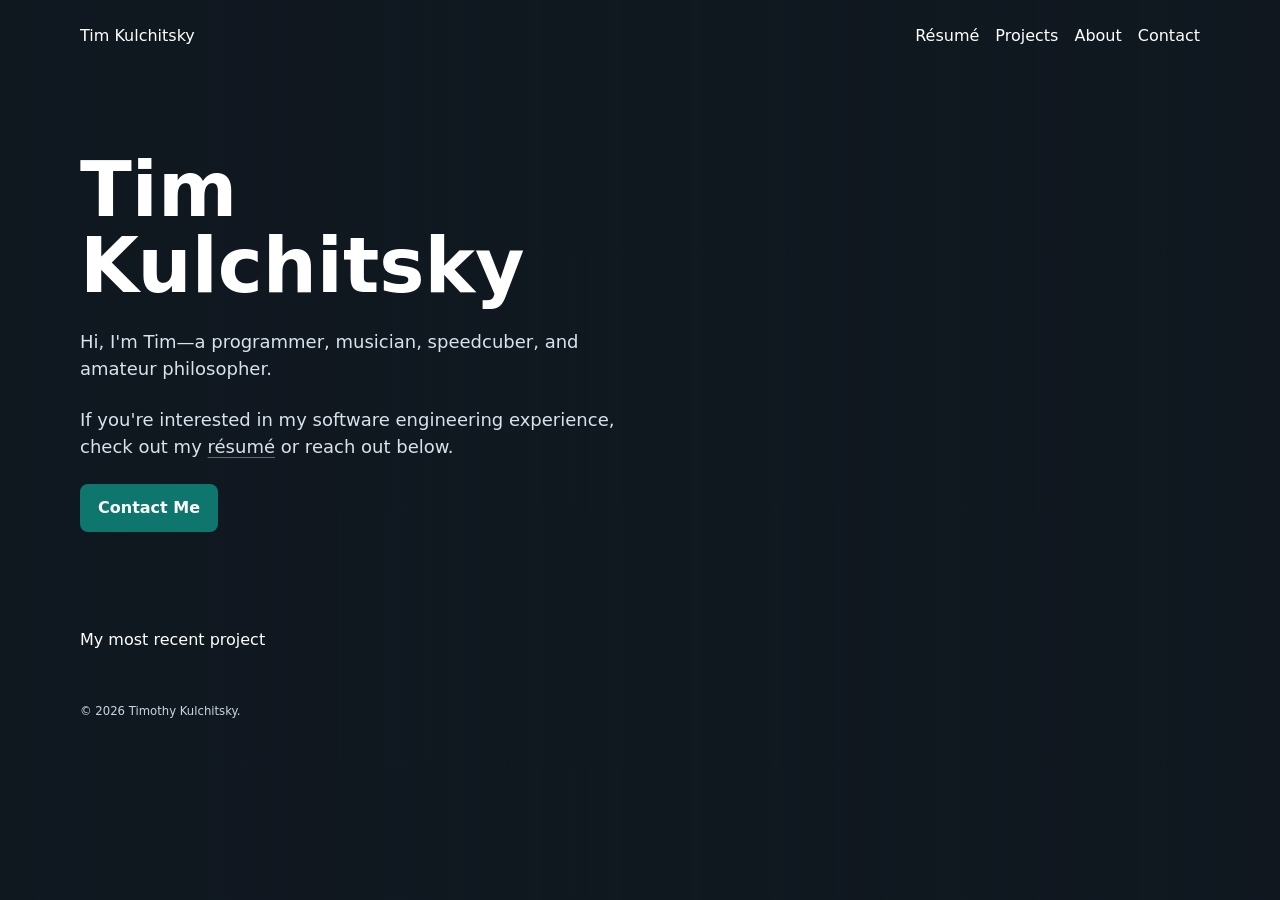
==== src/index.html @ c60897b4 "Hero section" ====
<!doctype html>
<html lang="en">
  <head>
    <meta charset="utf-8" />
    <meta name="viewport" content="width=device-width, initial-scale=1" />
    <meta
      name="description"
      content="A basic HTML template ready for customization."
    />
    <title>Landing Page</title>
    <link rel="stylesheet" href="styles.css" />
  </head>
  <body>
    <header>
      <a href="index.html" aria-label="Home">Tim Kulchitsky</a>
      <nav aria-label="Main navigation">
        <a href="resume.html">Résumé</a>
        <a href="projects.html">Projects</a>
        <a href="about.html">About</a>
        <a href="contact.html">Contact</a>
      </nav>
    </header>

    <main>
      <section class="hero" aria-labelledby="page-title">
        <h1 id="page-title">Tim Kulchitsky</h1>
        <p>
            Hi, I'm Tim—a programmer, musician, speedcuber, and amateur philosopher.
        </p>
        <p>
          If you're interested in my software engineering experience, check out
          my <a class="subtle-link" href="resume.html">résumé</a> or reach out below.
        </p>
        <a class="button" href="contact.html">Contact Me</a>
      </section>
      <section class="show-off">
        <p>
            My most recent project
        </p>
      </section>
    </main>

    <footer>
      <small>&copy; 2026 Timothy Kulchitsky.</small>
    </footer>
  </body>
</html>
---- src/styles.css ----
:root {
  color-scheme: light;
  font-family:
    Inter, ui-sans-serif, system-ui, -apple-system, BlinkMacSystemFont,
    "Segoe UI", sans-serif;
  color: #ffffff;
  background: #101820;
}

* {
  box-sizing: border-box;
}

body {
  position: relative;
  isolation: isolate;  /* These two lines are needed so the background, photo, and gradient stack properly */
  margin: 0;
  min-height: 100vh;
  line-height: 1.5;
  overflow-x: hidden;
  background: #101820;
}

/* TODO: Make background apply to hero section only */
body::before {
  position: fixed;
  inset: 0 0 0 42%;  /* How far to the right the photo *starts* */
  z-index: -2;
  background: url("../images/IMG_3777.JPG") 33% center / cover no-repeat;
  content: "";
}

body::after {
  position: fixed;
  inset: 0;
  z-index: -1;
  background: linear-gradient(
    90deg,
    rgba(16, 24, 32, 0.98) 0%,
    rgba(16, 24, 32, 0.9) 34%,
    rgba(16, 24, 32, 0.34) 62%,
    rgba(16, 24, 32, 0.04) 100%
  );
  content: "";
}

header,
main,
footer {
  position: relative;
  width: min(100% - 40px, 1120px);
  margin: 0 auto;
}

/* Idea: test this CSS line-by-line in a new project */
header {
  display: flex;
  align-items: center;
  justify-content: space-between;
  padding: 24px 0;
}

nav {
  display: flex;
  gap: 16px;
}

a {
  color: inherit;
  text-decoration: none;
}

a:hover {
  text-decoration: underline;
}

.hero {
  display: grid;
  gap: 24px;
  max-width: 560px;
  padding: 80px 0;
}

.hero h1 {
  max-width: 720px;
  margin: 0;
  font-size: clamp(2.25rem, 7vw, 4.75rem);
  line-height: 1;
}

.hero p {
  max-width: 620px;
  margin: 0;
  color: #d9e2ec;
  font-size: 1.125rem;
}

.button {
  display: inline-flex;
  width: fit-content;
  align-items: center;
  justify-content: center;
  border-radius: 8px;
  background: #0f766e;
  color: #ffffff;
  font-weight: 700;
  padding: 12px 18px;
}

.button:hover {
  text-decoration: none;
  background: #115e59;
}

.subtle-link {
  text-decoration: underline;
  text-decoration-thickness: 1px;
  text-decoration-color: rgba(255, 255, 255, 0.35);
  text-underline-offset: 4px;
}

footer {
  padding: 32px 0;
  color: #cbd5e1;
  font-size: 0.875rem;
}

@media (max-width: 760px) {
  body::before {
    inset: 0;
    background-position: 45% center;
  }

  body::after {
    background: rgba(16, 24, 32, 0.72);
  }
}
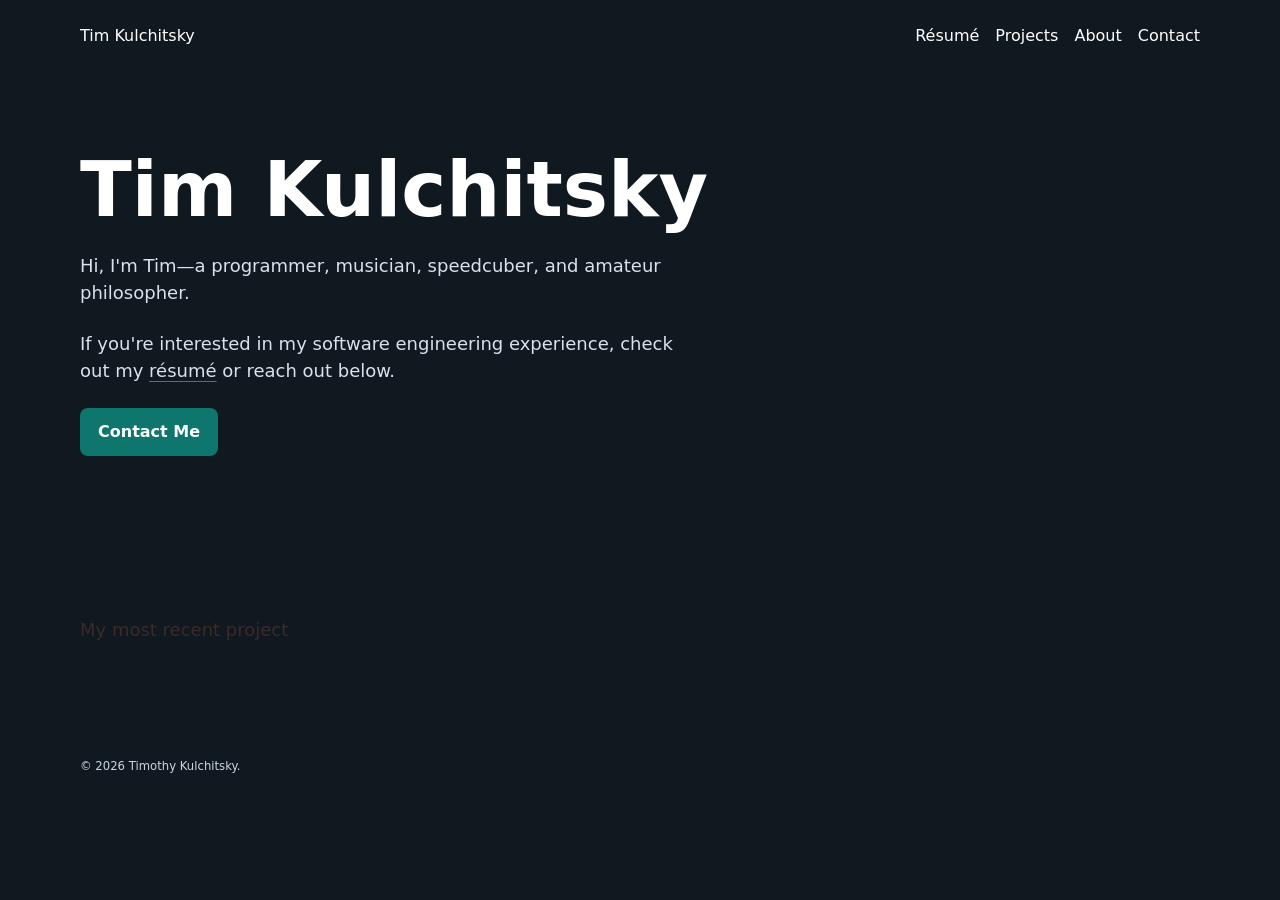
==== commit 05919850: "Script that highlights current page" ====
--- a/src/index.html
+++ b/src/index.html
@@ -9,6 +9,7 @@
     />
     <title>Landing Page</title>
     <link rel="stylesheet" href="styles.css" />
+    <script src="script.js" defer></script>
   </head>
   <body>
     <header>
--- a/src/styles.css
+++ b/src/styles.css
@@ -12,36 +12,11 @@
 }
 
 body {
-  position: relative;
-  isolation: isolate;  /* These two lines are needed so the background, photo, and gradient stack properly */
   margin: 0;
   min-height: 100vh;
   line-height: 1.5;
   overflow-x: hidden;
   background: #101820;
-}
-
-/* TODO: Make background apply to hero section only */
-body::before {
-  position: fixed;
-  inset: 0 0 0 42%;  /* How far to the right the photo *starts* */
-  z-index: -2;
-  background: url("../images/IMG_3777.JPG") 33% center / cover no-repeat;
-  content: "";
-}
-
-body::after {
-  position: fixed;
-  inset: 0;
-  z-index: -1;
-  background: linear-gradient(
-    90deg,
-    rgba(16, 24, 32, 0.98) 0%,
-    rgba(16, 24, 32, 0.9) 34%,
-    rgba(16, 24, 32, 0.34) 62%,
-    rgba(16, 24, 32, 0.04) 100%
-  );
-  content: "";
 }
 
 header,
@@ -74,11 +49,42 @@
   text-decoration: underline;
 }
 
+header a[aria-current="page"] {
+  color: #5eead4;
+  text-decoration: underline;
+  text-underline-offset: 4px;
+}
+
 .hero {
+  position: relative;
+  isolation: isolate;
   display: grid;
   gap: 24px;
-  max-width: 560px;
-  padding: 80px 0;
+  width: 100vw;
+  margin-left: calc(50% - 50vw);
+  padding: 80px max(20px, calc((100vw - 1120px) / 2));
+}
+
+.hero::before {
+  position: absolute;
+  inset: 0 0 0 42%;  /* How far to the right the photo *starts* */
+  z-index: -2;
+  background: url("../images/IMG_3777.JPG") 33% center / cover no-repeat;
+  content: "";
+}
+
+.hero::after {
+  position: absolute;
+  inset: 0;
+  z-index: -1;
+  background: linear-gradient(
+    90deg,
+    rgba(16, 24, 32, 0.98) 0%,
+    rgba(16, 24, 32, 0.9) 34%,
+    rgba(16, 24, 32, 0.34) 62%,
+    rgba(16, 24, 32, 0.04) 100%
+  );
+  content: "";
 }
 
 .hero h1 {
@@ -92,6 +98,25 @@
   max-width: 620px;
   margin: 0;
   color: #d9e2ec;
+  font-size: 1.125rem;
+}
+
+.show-off {
+  display: grid;
+  gap: 24px;
+  max-width: 560px;
+  padding: 80px 0;
+  color: #3c2929;  /* dark color */
+}
+.show-off h1 {
+  /* max-width: 720px; */
+  margin: 0;
+  font-size: clamp(2.25rem, 7vw, 4.75rem);
+  line-height: 1;
+}
+.show-off p {
+  max-width: 620px;
+  margin: 0;
   font-size: 1.125rem;
 }
 
@@ -126,12 +151,12 @@
 }
 
 @media (max-width: 760px) {
-  body::before {
-    inset: 0;
+  .hero::before {
+    left: 0;
     background-position: 45% center;
   }
 
-  body::after {
+  .hero::after {
     background: rgba(16, 24, 32, 0.72);
   }
 }
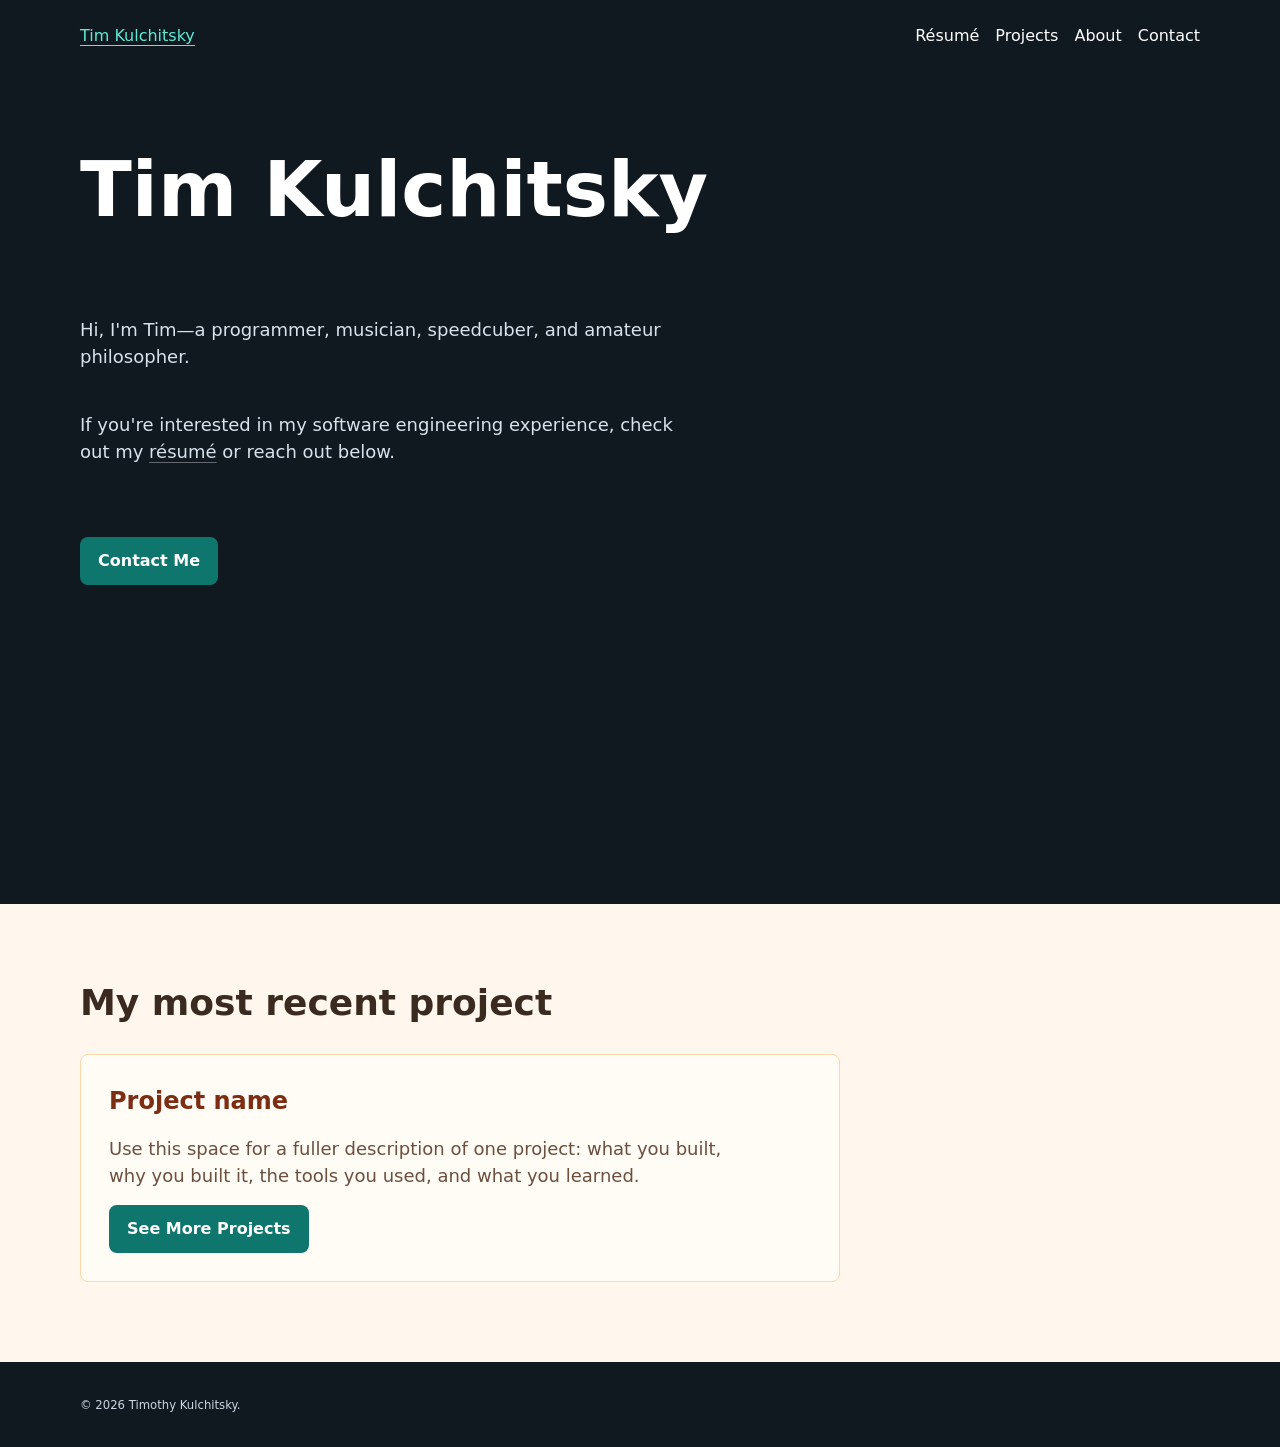
==== commit 9bee07a6: "Adding index.html and styles.css changes that were supposed to be in commit ae75d" ====
--- a/src/index.html
+++ b/src/index.html
@@ -25,19 +25,29 @@
     <main>
       <section class="hero" aria-labelledby="page-title">
         <h1 id="page-title">Tim Kulchitsky</h1>
-        <p>
-            Hi, I'm Tim—a programmer, musician, speedcuber, and amateur philosopher.
-        </p>
-        <p>
-          If you're interested in my software engineering experience, check out
-          my <a class="subtle-link" href="resume.html">résumé</a> or reach out below.
-        </p>
+        <div class="hero-text">
+          <p>
+              Hi, I'm Tim—a programmer, musician, speedcuber, and amateur philosopher.
+          </p>
+          <p>
+            If you're interested in my software engineering experience, check out
+            my <a class="subtle-link" href="resume.html">résumé</a> or reach out below.
+          </p>
+        </div>
         <a class="button" href="contact.html">Contact Me</a>
+        <div class="filler-div"></div>
       </section>
       <section class="show-off">
-        <p>
-            My most recent project
-        </p>
+        <h2>My most recent project</h2>
+
+        <article class="featured-project">
+          <h3>Project name</h3>
+          <p>
+            Use this space for a fuller description of one project: what you
+            built, why you built it, the tools you used, and what you learned.
+          </p>
+          <a class="button" href="projects.html">See More Projects</a>
+        </article>
       </section>
     </main>
 
--- a/src/styles.css
+++ b/src/styles.css
@@ -59,17 +59,20 @@
   position: relative;
   isolation: isolate;
   display: grid;
-  gap: 24px;
+  gap: 0px;
   width: 100vw;
   margin-left: calc(50% - 50vw);
   padding: 80px max(20px, calc((100vw - 1120px) / 2));
+  padding-bottom: max(80px, 15vw);
+  /* min-height: clamp(200px, 41vw, 760px);  If want to fit uncropped version of cover.jpg */
+  height: calc(100vh - 68px);
 }
 
 .hero::before {
   position: absolute;
   inset: 0 0 0 42%;  /* How far to the right the photo *starts* */
   z-index: -2;
-  background: url("../images/IMG_3777.JPG") 33% center / cover no-repeat;
+  background: url("../images/cover_cropped2.JPG") 33% center / cover no-repeat;
   content: "";
 }
 
@@ -87,9 +90,14 @@
   content: "";
 }
 
+.hero-text {
+  display: grid;
+  gap: 10px;
+}
+
 .hero h1 {
   max-width: 720px;
-  margin: 0;
+  margin: 0 0 24px;
   font-size: clamp(2.25rem, 7vw, 4.75rem);
   line-height: 1;
 }
@@ -101,23 +109,79 @@
   font-size: 1.125rem;
 }
 
+.hero .button {
+  margin-top: 40px;
+  align-self: start;
+}
+
 .show-off {
   display: grid;
-  gap: 24px;
-  max-width: 560px;
-  padding: 80px 0;
-  color: #3c2929;  /* dark color */
-}
-.show-off h1 {
-  /* max-width: 720px; */
-  margin: 0;
-  font-size: clamp(2.25rem, 7vw, 4.75rem);
-  line-height: 1;
-}
-.show-off p {
-  max-width: 620px;
-  margin: 0;
+  gap: 32px;
+  width: 100vw;
+  margin-left: calc(50% - 50vw);
+  padding: 80px max(20px, calc((100vw - 1120px) / 2));
+  color: #2f241c;
+  background: #fff7ed;
+}
+
+.show-off h2 {
+  margin: 0;
+  color: #3b2a1f;
+  font-size: clamp(1.5rem, 3vw, 2.25rem);
+  line-height: 1.05;
+}
+
+.featured-project {
+  display: grid;
+  gap: 16px;
+  max-width: 760px;
+  border: 1px solid #fed7aa;
+  border-radius: 8px;
+  padding: 28px;
+  background: #fffbf5;
+}
+
+.featured-project h3 {
+  margin: 0;
+  color: #7c2d12;
+  font-size: 1.5rem;
+}
+
+.featured-project p {
+  max-width: 640px;
+  margin: 0;
+  color: #6b4f3f;
   font-size: 1.125rem;
+}
+
+.featured-project .button {
+  align-self: start;
+}
+
+.project-grid {
+  display: grid;
+  grid-template-columns: repeat(3, minmax(0, 1fr));
+  gap: 20px;
+}
+
+.project-card {
+  display: grid;
+  gap: 12px;
+  border: 1px solid #fed7aa;
+  border-radius: 8px;
+  padding: 24px;
+  background: #fffbf5;
+}
+
+.project-card h3 {
+  margin: 0;
+  color: #7c2d12;
+  font-size: 1.25rem;
+}
+
+.project-card p {
+  margin: 0;
+  color: #6b4f3f;
 }
 
 .button {
@@ -159,4 +223,8 @@
   .hero::after {
     background: rgba(16, 24, 32, 0.72);
   }
-}
+
+  .project-grid {
+    grid-template-columns: 1fr;
+  }
+}
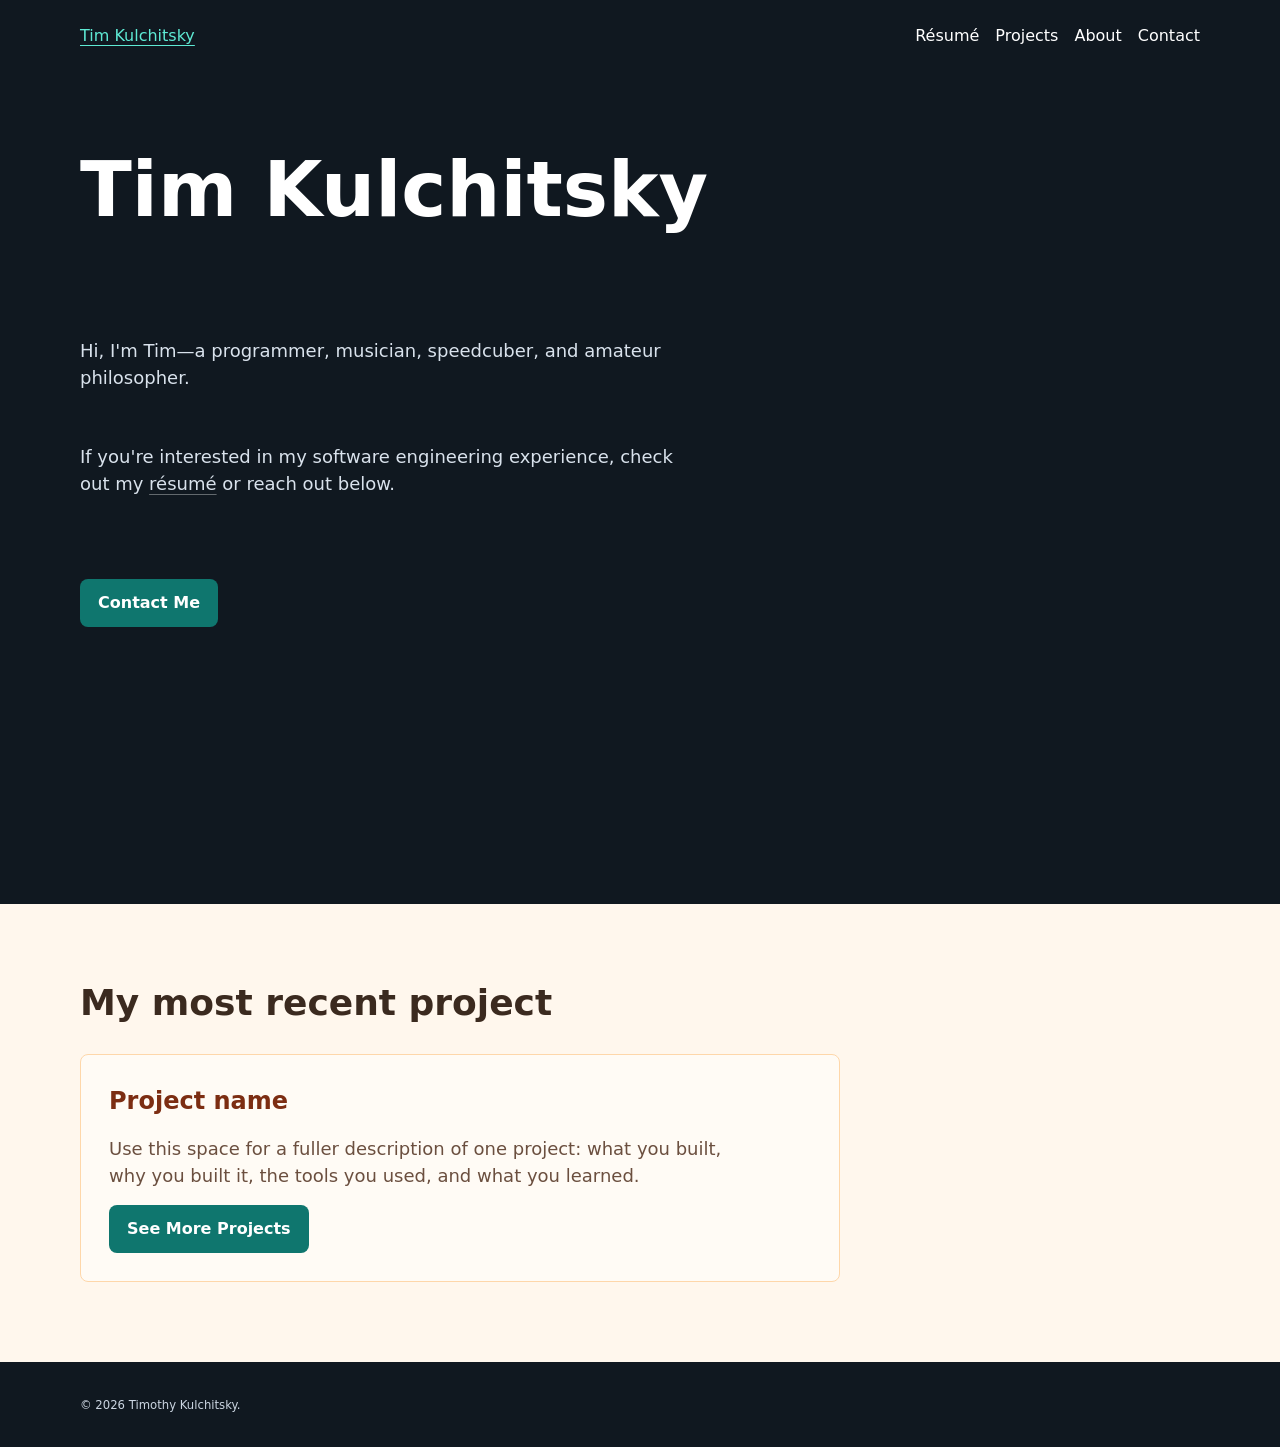
==== commit c988c3cc: "Hero section full screen" ====
--- a/src/index.html
+++ b/src/index.html
@@ -35,7 +35,6 @@
           </p>
         </div>
         <a class="button" href="contact.html">Contact Me</a>
-        <div class="filler-div"></div>
       </section>
       <section class="show-off">
         <h2>My most recent project</h2>
--- a/src/styles.css
+++ b/src/styles.css
@@ -5,6 +5,7 @@
     "Segoe UI", sans-serif;
   color: #ffffff;
   background: #101820;
+  --header-height: 68px;
 }
 
 * {
@@ -13,7 +14,7 @@
 
 body {
   margin: 0;
-  min-height: 100vh;
+  min-height: 100dvh;
   line-height: 1.5;
   overflow-x: hidden;
   background: #101820;
@@ -59,13 +60,13 @@
   position: relative;
   isolation: isolate;
   display: grid;
-  gap: 0px;
+  gap: 0;
   width: 100vw;
   margin-left: calc(50% - 50vw);
   padding: 80px max(20px, calc((100vw - 1120px) / 2));
   padding-bottom: max(80px, 15vw);
   /* min-height: clamp(200px, 41vw, 760px);  If want to fit uncropped version of cover.jpg */
-  height: calc(100vh - 68px);
+  min-height: calc(100dvh - var(--header-height));
 }
 
 .hero::before {
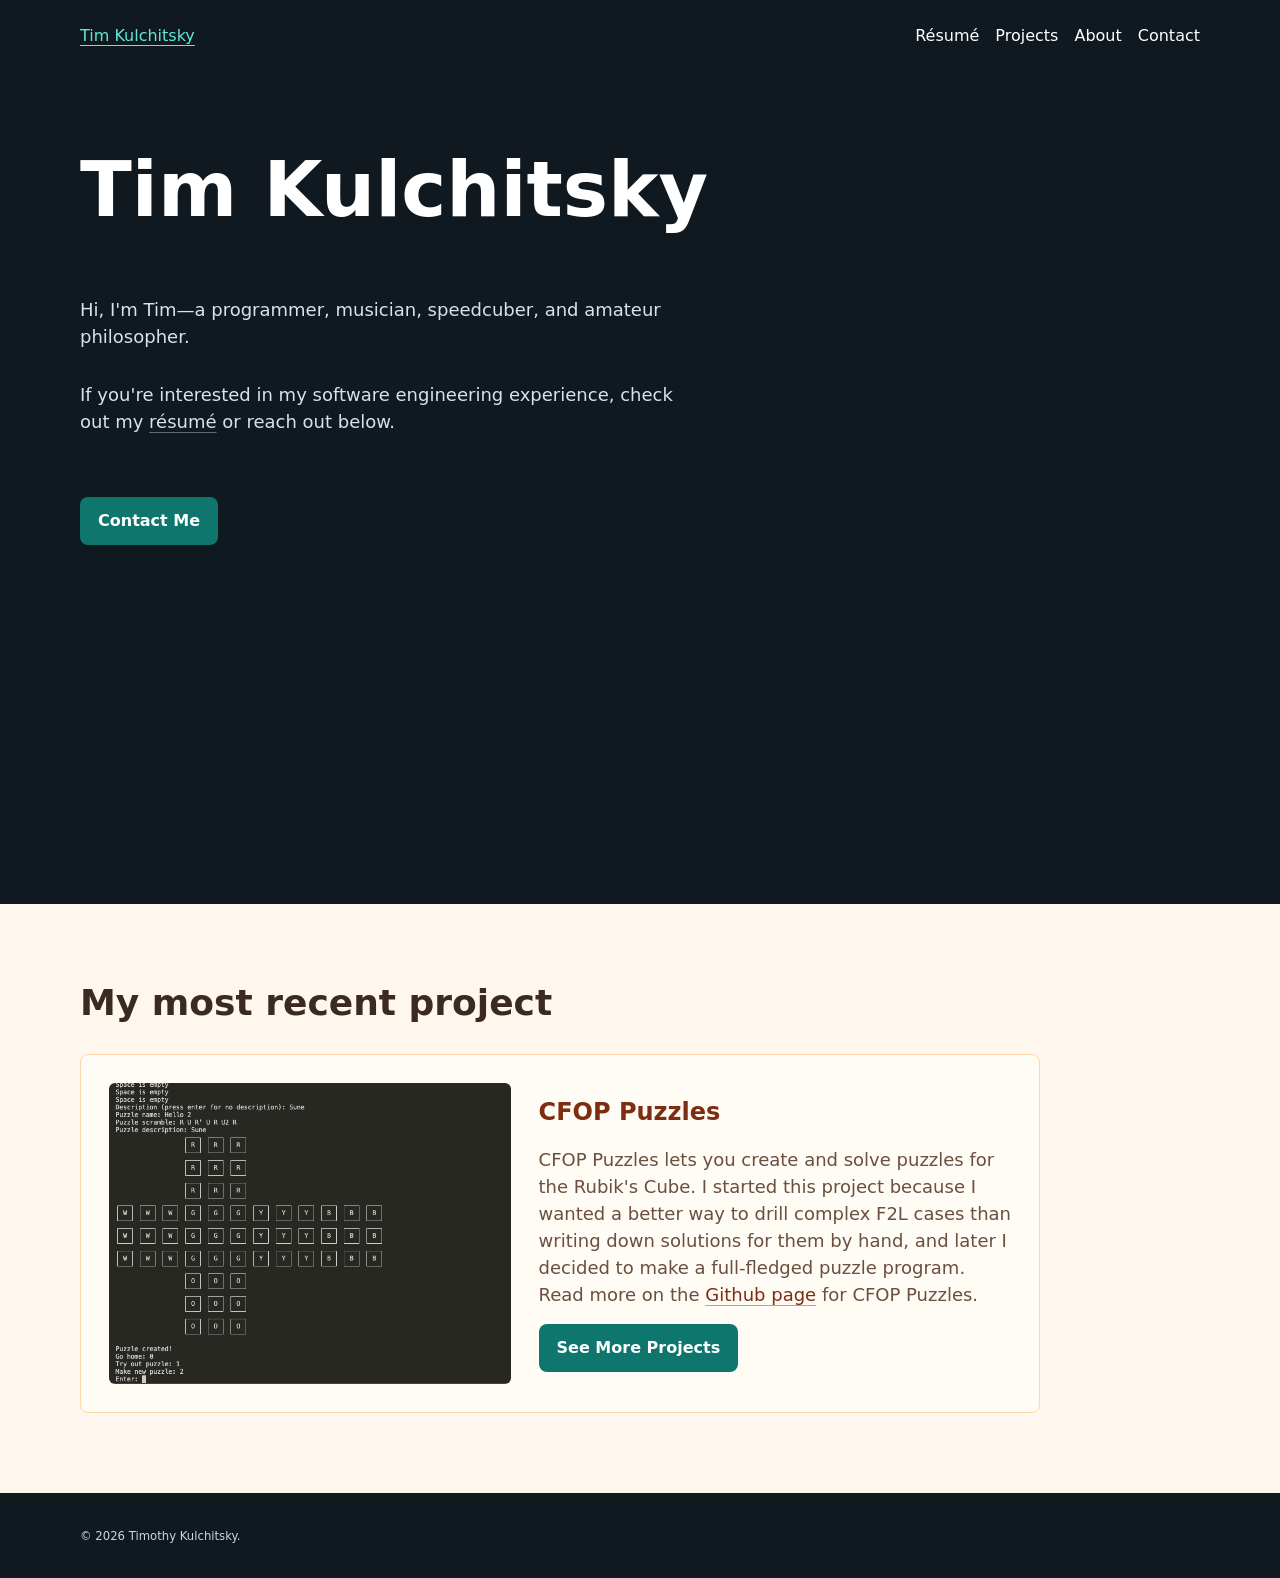
==== commit a8362a0b: "Featured project description/photo" ====
--- a/src/index.html
+++ b/src/index.html
@@ -40,12 +40,21 @@
         <h2>My most recent project</h2>
 
         <article class="featured-project">
-          <h3>Project name</h3>
-          <p>
-            Use this space for a fuller description of one project: what you
-            built, why you built it, the tools you used, and what you learned.
-          </p>
-          <a class="button" href="projects.html">See More Projects</a>
+          <img
+            class="featured-project-img"
+            src="/images/cfop_puzzles_screenshot.png"
+            alt="CFOP Puzzles screenshot"
+          />
+          <div class="featured-project-text">
+            <h3>CFOP Puzzles</h3>
+            <p>
+              CFOP Puzzles lets you create and solve puzzles for the Rubik's Cube. I started this
+              project because I wanted a better way to drill complex F2L cases than writing down solutions
+              for them by hand, and later I decided to make a full-fledged puzzle program.
+              Read more on the <a class="subtle-link" href="">Github page</a> for CFOP Puzzles.
+            </p>
+            <a class="button" href="projects.html">See More Projects</a>
+          </div>
         </article>
       </section>
     </main>
--- a/src/styles.css
+++ b/src/styles.css
@@ -28,7 +28,7 @@
   margin: 0 auto;
 }
 
-/* Idea: test this CSS line-by-line in a new project */
+/* Remember to change the variable --header-height when done! */
 header {
   display: flex;
   align-items: center;
@@ -56,7 +56,8 @@
   text-underline-offset: 4px;
 }
 
-.hero {
+.hero,
+.hero-short {
   position: relative;
   isolation: isolate;
   display: grid;
@@ -64,20 +65,26 @@
   width: 100vw;
   margin-left: calc(50% - 50vw);
   padding: 80px max(20px, calc((100vw - 1120px) / 2));
-  padding-bottom: max(80px, 15vw);
-  /* min-height: clamp(200px, 41vw, 760px);  If want to fit uncropped version of cover.jpg */
-  min-height: calc(100dvh - var(--header-height));
-}
-
-.hero::before {
+  /* CSS autmotically clams this value if it makes fitting the rest of the hero section impossible */
+  padding-bottom: max(80px, 35dvh);
+}
+
+.hero {
+    /* min-height: clamp(200px, 41vw, 760px);  If want to fit uncropped version of cover.jpg */
+    min-height: calc(100dvh - var(--header-height));
+}
+
+.hero::before,
+.hero-short::before {
   position: absolute;
   inset: 0 0 0 42%;  /* How far to the right the photo *starts* */
   z-index: -2;
-  background: url("../images/cover_cropped2.JPG") 33% center / cover no-repeat;
+  background: url("../images/cover_cropped2.jpg") 33% center / cover no-repeat;
   content: "";
 }
 
-.hero::after {
+.hero::after,
+.hero-short::after {
   position: absolute;
   inset: 0;
   z-index: -1;
@@ -134,14 +141,28 @@
 
 .featured-project {
   display: grid;
-  gap: 16px;
-  max-width: 760px;
+  grid-template-columns: minmax(240px, 0.85fr) minmax(0, 1fr);
+  align-items: center;
+  gap: 28px;
+  max-width: 960px;
   border: 1px solid #fed7aa;
   border-radius: 8px;
   padding: 28px;
   background: #fffbf5;
 }
 
+.featured-project-img {
+  width: 100%;
+  aspect-ratio: 4 / 3;
+  border-radius: 6px;
+  object-fit: cover;
+}
+
+.featured-project-text {
+  display: grid;
+  gap: 16px;
+}
+
 .featured-project h3 {
   margin: 0;
   color: #7c2d12;
@@ -153,6 +174,11 @@
   margin: 0;
   color: #6b4f3f;
   font-size: 1.125rem;
+}
+
+.featured-project .subtle-link {
+  color: #7c2d12;
+  text-decoration-color: rgba(124, 45, 18, 0.45);
 }
 
 .featured-project .button {
@@ -174,6 +200,13 @@
   background: #fffbf5;
 }
 
+.project-img {
+  width: 100%;
+  aspect-ratio: 4 / 3;
+  border-radius: 6px;
+  object-fit: contain;
+}
+
 .project-card h3 {
   margin: 0;
   color: #7c2d12;
@@ -183,6 +216,11 @@
 .project-card p {
   margin: 0;
   color: #6b4f3f;
+}
+
+.project-card .subtle-link {
+  color: #7c2d12;
+  text-decoration-color: rgba(124, 45, 18, 0.45);
 }
 
 .button {
@@ -228,4 +266,8 @@
   .project-grid {
     grid-template-columns: 1fr;
   }
-}
+
+  .featured-project {
+    grid-template-columns: 1fr;
+  }
+}
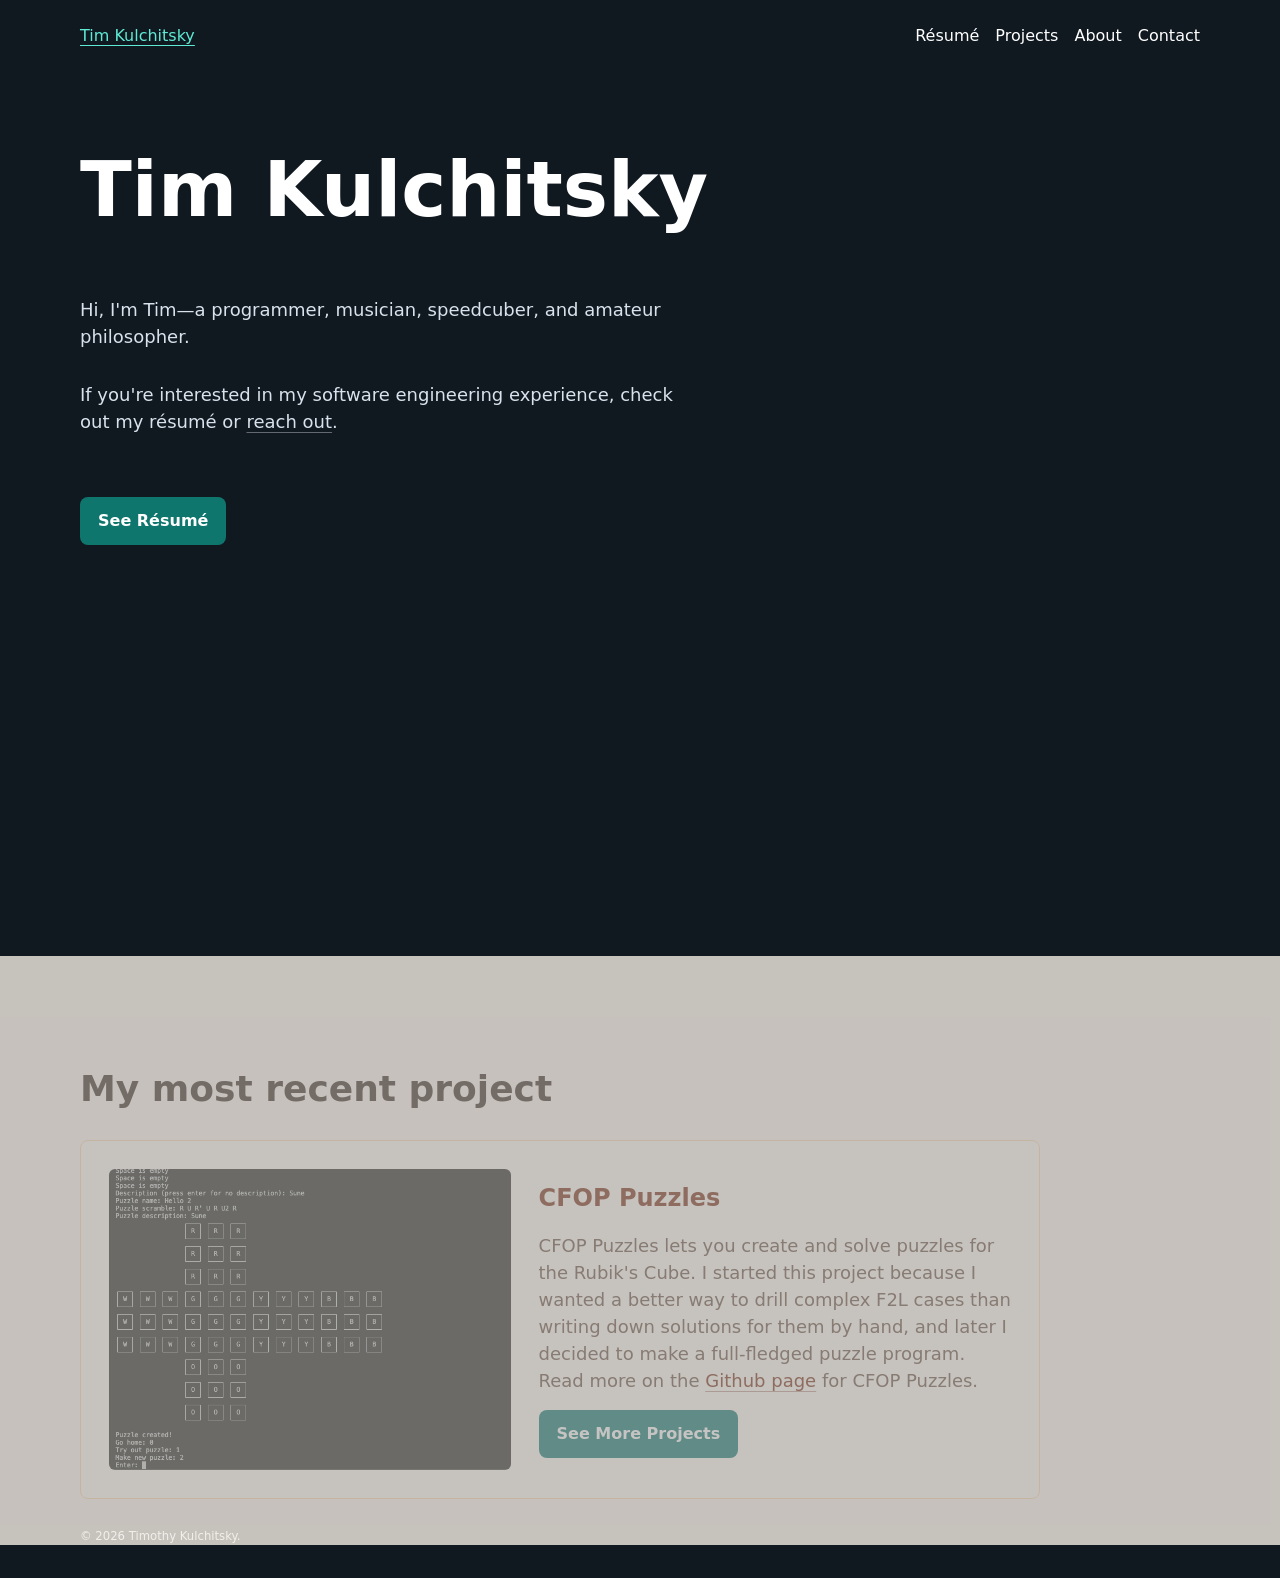
==== commit 914e8ab0: "Home page button change link to resume" ====
--- a/src/index.html
+++ b/src/index.html
@@ -31,10 +31,10 @@
           </p>
           <p>
             If you're interested in my software engineering experience, check out
-            my <a class="subtle-link" href="resume.html">résumé</a> or reach out below.
+            my résumé or <a class="subtle-link" href="contact.html">reach out</a>.
           </p>
         </div>
-        <a class="button" href="contact.html">Contact Me</a>
+        <a class="button" href="resume.html">See Résumé</a>
       </section>
       <section class="show-off">
         <h2>My most recent project</h2>
--- a/src/styles.css
+++ b/src/styles.css
@@ -18,6 +18,17 @@
   line-height: 1.5;
   overflow-x: hidden;
   background: #101820;
+  --home-transition: 0;
+  --home-photo-scale: 1;
+  --home-photo-shift: 0px;
+  --home-photo-saturate: 1;
+  --home-overlay-opacity: 1;
+  --home-hero-lift: 0px;
+  --home-hero-opacity: 1;
+  --home-showoff-rise: 52px;
+  --home-showoff-opacity: 0.76;
+  --home-content-rise: 34px;
+  --home-content-opacity: 0.55;
 }
 
 header,
@@ -56,6 +67,15 @@
   text-underline-offset: 4px;
 }
 
+/* Subtle links */
+.hero .subtle-link:hover,
+.hero-short .subtle-link:hover,
+.featured-project .subtle-link:hover,
+.project-card .subtle-link:hover,
+.resume-slide .subtle-link:hover {
+  text-decoration-color: currentColor;
+}
+
 .hero,
 .hero-short {
   position: relative;
@@ -65,13 +85,21 @@
   width: 100vw;
   margin-left: calc(50% - 50vw);
   padding: 80px max(20px, calc((100vw - 1120px) / 2));
-  /* CSS autmotically clams this value if it makes fitting the rest of the hero section impossible */
-  padding-bottom: max(80px, 35dvh);
+  padding-bottom: max(80px, 35dvh);  /* Could clamp instead, need variable for hero contents height */
+}
+
+.home-transition-active .hero {
+  overflow: hidden;
 }
 
 .hero {
     /* min-height: clamp(200px, 41vw, 760px);  If want to fit uncropped version of cover.jpg */
     min-height: calc(100dvh - var(--header-height));
+}
+
+.hero-short {
+  /* Shaky because unclear how bottom padding plays with max-height. */
+  max-height: calc(100dvh - 2.5 * var(--header-height));
 }
 
 .hero::before,
@@ -81,6 +109,12 @@
   z-index: -2;
   background: url("../images/cover_cropped2.jpg") 33% center / cover no-repeat;
   content: "";
+}
+
+.home-transition-active .hero::before {
+  transform: scale(var(--home-photo-scale)) translateX(var(--home-photo-shift));
+  transform-origin: center;
+  filter: saturate(var(--home-photo-saturate));
 }
 
 .hero::after,
@@ -98,26 +132,48 @@
   content: "";
 }
 
+.home-transition-active .hero::after {
+  opacity: var(--home-overlay-opacity);
+}
+
 .hero-text {
   display: grid;
   gap: 10px;
 }
 
-.hero h1 {
+.home-transition-active .hero h1,
+.home-transition-active .hero .hero-text,
+.home-transition-active .hero .button {
+  transform: translateY(var(--home-hero-lift));
+  opacity: var(--home-hero-opacity);
+}
+
+.hero h1,
+.hero-short h1 {
   max-width: 720px;
   margin: 0 0 24px;
   font-size: clamp(2.25rem, 7vw, 4.75rem);
   line-height: 1;
 }
 
-.hero p {
+.hero p,
+.hero-short p {
   max-width: 620px;
   margin: 0;
   color: #d9e2ec;
   font-size: 1.125rem;
 }
 
-.hero .button {
+.hero .subtle-link,
+.hero-short .subtle-link {
+  text-decoration: underline;
+  text-decoration-thickness: 1px;
+  text-decoration-color: rgba(255, 255, 255, 0.35);
+  text-underline-offset: 4px;
+}
+
+.hero .button,
+.hero-short .button {
   margin-top: 40px;
   align-self: start;
 }
@@ -130,6 +186,34 @@
   padding: 80px max(20px, calc((100vw - 1120px) / 2));
   color: #2f241c;
   background: #fff7ed;
+}
+
+.home-transition-active .show-off {
+  position: relative;
+  z-index: 1;
+  transform: translateY(var(--home-showoff-rise));
+  opacity: var(--home-showoff-opacity);
+}
+
+.home-transition-active .show-off h2,
+.home-transition-active .featured-project {
+  transform: translateY(var(--home-content-rise));
+  opacity: var(--home-content-opacity);
+}
+
+.home-transition-active .hero,
+.home-transition-active .hero::before,
+.home-transition-active .hero::after,
+.home-transition-active .hero h1,
+.home-transition-active .hero .hero-text,
+.home-transition-active .hero .button,
+.home-transition-active .show-off,
+.home-transition-active .show-off h2,
+.home-transition-active .featured-project {
+  transition:
+    opacity 120ms linear,
+    filter 120ms linear,
+    transform 120ms linear;
 }
 
 .show-off h2 {
@@ -176,9 +260,14 @@
   font-size: 1.125rem;
 }
 
-.featured-project .subtle-link {
+.featured-project .subtle-link,
+.project-card .subtle-link,
+.resume-slide .subtle-link {
   color: #7c2d12;
+  text-decoration: underline;
+  text-decoration-thickness: 1px;
   text-decoration-color: rgba(124, 45, 18, 0.45);
+  text-underline-offset: 4px;
 }
 
 .featured-project .button {
@@ -218,9 +307,211 @@
   color: #6b4f3f;
 }
 
-.project-card .subtle-link {
+.resume-page {
+  scroll-behavior: smooth;
+  scroll-snap-type: y proximity;
+}
+
+.resume-page main {
+  width: 100%;
+}
+
+.resume-slide {
+  display: grid;
+  grid-template-columns: minmax(0, 0.95fr) minmax(280px, 0.85fr);
+  align-items: center;
+  gap: clamp(28px, 6vw, 72px);
+  min-height: calc(100dvh - var(--header-height));
+  width: 100vw;
+  margin-left: calc(50% - 50vw);
+  padding: clamp(48px, 8vw, 88px) max(20px, calc((100vw - 1120px) / 2));
+  color: #2f241c;
+  background: #fff7ed;
+  scroll-snap-align: start;
+}
+
+.resume-slide:nth-of-type(odd) {
+  background: #f5fbf8;
+}
+
+.resume-slide.resume-intro {
+  color: #ffffff;
+  background: #101820;
+}
+
+.resume-slide-copy {
+  display: grid;
+  gap: 18px;
+  max-width: 640px;
+}
+
+.resume-kicker {
+  margin: 0;
+  color: #0f766e;
+  font-weight: 800;
+  letter-spacing: 0;
+  text-transform: uppercase;
+}
+
+.resume-intro .resume-kicker {
+  color: #5eead4;
+}
+
+.resume-slide h1,
+.resume-slide h2 {
+  margin: 0;
+  color: #3b2a1f;
+  font-size: clamp(2.4rem, 6vw, 5rem);
+  line-height: 0.98;
+}
+
+.resume-intro h1 {
+  color: #ffffff;
+}
+
+.resume-slide-copy > p:not(.resume-kicker) {
+  margin: 0;
+  color: #6b4f3f;
+  font-size: clamp(1.05rem, 2vw, 1.35rem);
+}
+
+.resume-intro .resume-slide-copy > p:not(.resume-kicker) {
+  color: #d9e2ec;
+}
+
+.resume-points {
+  display: grid;
+  gap: 10px;
+  margin: 6px 0 0;
+  padding-left: 22px;
+  color: #6b4f3f;
+  font-size: 1.05rem;
+}
+
+.resume-photo,
+.resume-visual,
+.resume-skill-board {
+  margin: 0;
+  min-height: clamp(320px, 52dvh, 560px);
+  border: 1px solid rgba(124, 45, 18, 0.2);
+  border-radius: 8px;
+  overflow: hidden;
+  background: #fffbf5;
+  box-shadow: 0 24px 60px rgba(16, 24, 32, 0.14);
+}
+
+.resume-photo img {
+  display: block;
+  width: 100%;
+  height: 100%;
+  min-height: inherit;
+  object-fit: cover;
+}
+
+.resume-visual {
+  display: grid;
+  align-content: center;
+  gap: 22px;
+  padding: clamp(24px, 4vw, 42px);
+}
+
+.resume-visual span {
   color: #7c2d12;
-  text-decoration-color: rgba(124, 45, 18, 0.45);
+  font-weight: 800;
+  text-transform: uppercase;
+}
+
+.resume-visual-code {
+  color: #d9e2ec;
+  background: #101820;
+  border-color: rgba(94, 234, 212, 0.3);
+}
+
+.resume-visual-code span {
+  color: #5eead4;
+}
+
+.resume-visual-code pre {
+  margin: 0;
+  white-space: pre-wrap;
+  font: 700 clamp(1rem, 2vw, 1.35rem) / 1.6 ui-monospace, SFMono-Regular, Menlo, monospace;
+}
+
+.resume-visual-notes {
+  grid-template-columns: repeat(2, minmax(0, 1fr));
+  align-content: center;
+  background: #fffbf5;
+}
+
+.resume-visual-notes span {
+  grid-column: 1 / -1;
+}
+
+.resume-visual-notes p {
+  display: grid;
+  place-items: center;
+  min-height: 112px;
+  margin: 0;
+  border: 1px solid #fed7aa;
+  border-radius: 8px;
+  color: #3b2a1f;
+  font-weight: 800;
+}
+
+.resume-skill-board {
+  display: grid;
+  grid-template-rows: repeat(3, 1fr);
+  min-height: clamp(360px, 56dvh, 600px);
+}
+
+.resume-skill-board div {
+  display: grid;
+  align-content: center;
+  gap: 8px;
+  padding: clamp(22px, 4vw, 36px);
+  border-top: 1px solid #fed7aa;
+}
+
+.resume-skill-board div:first-child {
+  border-top: 0;
+}
+
+.resume-skill-board h3 {
+  margin: 0;
+  color: #7c2d12;
+  font-size: 1.25rem;
+}
+
+.resume-skill-board p {
+  margin: 0;
+  color: #3b2a1f;
+  font-size: 1.1rem;
+}
+
+.resume-nav {
+  position: fixed;
+  top: 50%;
+  right: max(14px, calc((100vw - 1180px) / 2));
+  z-index: 5;
+  display: grid;
+  gap: 12px;
+  transform: translateY(-50%);
+}
+
+.resume-nav a {
+  width: 11px;
+  height: 11px;
+  border: 1px solid currentColor;
+  border-radius: 50%;
+  color: rgba(16, 24, 32, 0.45);
+  background: transparent;
+}
+
+.resume-nav a:hover,
+.resume-nav a[aria-current="true"] {
+  color: #0f766e;
+  background: currentColor;
+  text-decoration: none;
 }
 
 .button {
@@ -240,13 +531,6 @@
   background: #115e59;
 }
 
-.subtle-link {
-  text-decoration: underline;
-  text-decoration-thickness: 1px;
-  text-decoration-color: rgba(255, 255, 255, 0.35);
-  text-underline-offset: 4px;
-}
-
 footer {
   padding: 32px 0;
   color: #cbd5e1;
@@ -270,4 +554,25 @@
   .featured-project {
     grid-template-columns: 1fr;
   }
-}
+
+  .resume-slide {
+    grid-template-columns: 1fr;
+    min-height: calc(100dvh - var(--header-height));
+    padding-top: 56px;
+    padding-bottom: 56px;
+  }
+
+  .resume-photo,
+  .resume-visual,
+  .resume-skill-board {
+    min-height: 280px;
+  }
+
+  .resume-nav {
+    top: auto;
+    right: 20px;
+    bottom: 20px;
+    grid-auto-flow: column;
+    transform: none;
+  }
+}
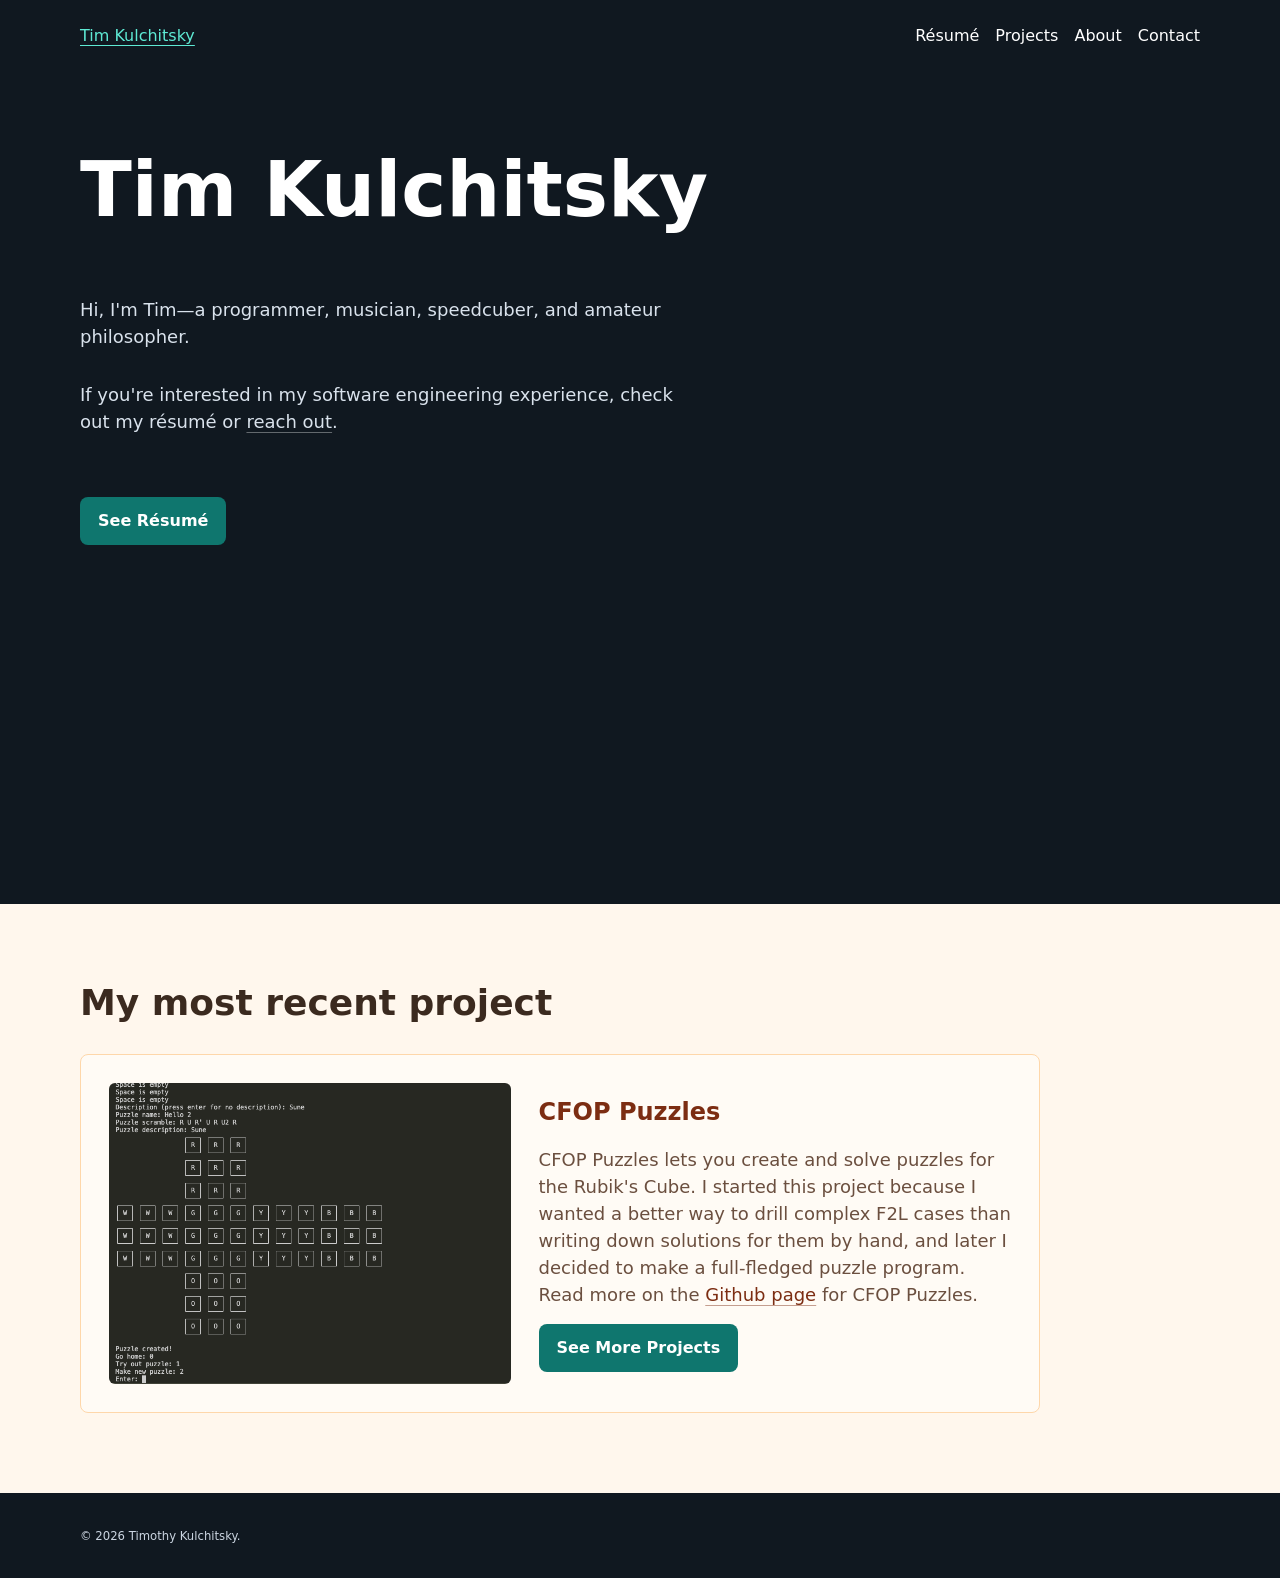
==== commit a13562dd: "Updated links" ====
--- a/src/index.html
+++ b/src/index.html
@@ -51,7 +51,8 @@
               CFOP Puzzles lets you create and solve puzzles for the Rubik's Cube. I started this
               project because I wanted a better way to drill complex F2L cases than writing down solutions
               for them by hand, and later I decided to make a full-fledged puzzle program.
-              Read more on the <a class="subtle-link" href="">Github page</a> for CFOP Puzzles.
+              Read more on the <a class="subtle-link" href="https://github.com/tkulchitsky">Github page</a>
+              for CFOP Puzzles.
             </p>
             <a class="button" href="projects.html">See More Projects</a>
           </div>
--- a/src/styles.css
+++ b/src/styles.css
@@ -18,17 +18,6 @@
   line-height: 1.5;
   overflow-x: hidden;
   background: #101820;
-  --home-transition: 0;
-  --home-photo-scale: 1;
-  --home-photo-shift: 0px;
-  --home-photo-saturate: 1;
-  --home-overlay-opacity: 1;
-  --home-hero-lift: 0px;
-  --home-hero-opacity: 1;
-  --home-showoff-rise: 52px;
-  --home-showoff-opacity: 0.76;
-  --home-content-rise: 34px;
-  --home-content-opacity: 0.55;
 }
 
 header,
@@ -72,9 +61,11 @@
 .hero-short .subtle-link:hover,
 .featured-project .subtle-link:hover,
 .project-card .subtle-link:hover,
-.resume-slide .subtle-link:hover {
+.resume-document .subtle-link:hover {
   text-decoration-color: currentColor;
 }
+
+/* Hero sections */
 
 .hero,
 .hero-short {
@@ -85,21 +76,20 @@
   width: 100vw;
   margin-left: calc(50% - 50vw);
   padding: 80px max(20px, calc((100vw - 1120px) / 2));
-  padding-bottom: max(80px, 35dvh);  /* Could clamp instead, need variable for hero contents height */
-}
-
-.home-transition-active .hero {
-  overflow: hidden;
+  /* TODO: Could clamp instead, need variable for hero contents height */
+  padding-bottom: max(80px, 35dvh);
 }
 
 .hero {
-    /* min-height: clamp(200px, 41vw, 760px);  If want to fit uncropped version of cover.jpg */
     min-height: calc(100dvh - var(--header-height));
 }
 
 .hero-short {
-  /* Shaky because unclear how bottom padding plays with max-height. */
   max-height: calc(100dvh - 2.5 * var(--header-height));
+}
+
+.projects-hero {
+  background: #101820;
 }
 
 .hero::before,
@@ -109,12 +99,6 @@
   z-index: -2;
   background: url("../images/cover_cropped2.jpg") 33% center / cover no-repeat;
   content: "";
-}
-
-.home-transition-active .hero::before {
-  transform: scale(var(--home-photo-scale)) translateX(var(--home-photo-shift));
-  transform-origin: center;
-  filter: saturate(var(--home-photo-saturate));
 }
 
 .hero::after,
@@ -132,20 +116,18 @@
   content: "";
 }
 
-.home-transition-active .hero::after {
-  opacity: var(--home-overlay-opacity);
+.projects-hero::before,
+.projects-hero::after {
+  content: none;
+}
+
+.about-hero::before {
+  background: url("../images/about.jpg") 33% center / cover no-repeat;
 }
 
 .hero-text {
   display: grid;
   gap: 10px;
-}
-
-.home-transition-active .hero h1,
-.home-transition-active .hero .hero-text,
-.home-transition-active .hero .button {
-  transform: translateY(var(--home-hero-lift));
-  opacity: var(--home-hero-opacity);
 }
 
 .hero h1,
@@ -178,6 +160,8 @@
   align-self: start;
 }
 
+/* Show off section (.show-off in home page and Projects) */
+
 .show-off {
   display: grid;
   gap: 32px;
@@ -188,32 +172,17 @@
   background: #fff7ed;
 }
 
-.home-transition-active .show-off {
-  position: relative;
-  z-index: 1;
-  transform: translateY(var(--home-showoff-rise));
-  opacity: var(--home-showoff-opacity);
-}
-
-.home-transition-active .show-off h2,
-.home-transition-active .featured-project {
-  transform: translateY(var(--home-content-rise));
-  opacity: var(--home-content-opacity);
-}
-
-.home-transition-active .hero,
-.home-transition-active .hero::before,
-.home-transition-active .hero::after,
-.home-transition-active .hero h1,
-.home-transition-active .hero .hero-text,
-.home-transition-active .hero .button,
-.home-transition-active .show-off,
-.home-transition-active .show-off h2,
-.home-transition-active .featured-project {
+.show-off-reveal-ready .show-off {
+  opacity: 0;
+  transform: translateY(32px);
   transition:
-    opacity 120ms linear,
-    filter 120ms linear,
-    transform 120ms linear;
+    opacity 500ms ease,
+    transform 500ms ease;
+}
+
+.show-off-reveal-ready .show-off.is-visible {
+  opacity: 1;
+  transform: translateY(0);
 }
 
 .show-off h2 {
@@ -262,7 +231,7 @@
 
 .featured-project .subtle-link,
 .project-card .subtle-link,
-.resume-slide .subtle-link {
+.resume-document .subtle-link {
   color: #7c2d12;
   text-decoration: underline;
   text-decoration-thickness: 1px;
@@ -274,6 +243,8 @@
   align-self: start;
 }
 
+/* Projects */
+
 .project-grid {
   display: grid;
   grid-template-columns: repeat(3, minmax(0, 1fr));
@@ -307,218 +278,199 @@
   color: #6b4f3f;
 }
 
-.resume-page {
-  scroll-behavior: smooth;
-  scroll-snap-type: y proximity;
-}
-
-.resume-page main {
-  width: 100%;
-}
-
-.resume-slide {
-  display: grid;
-  grid-template-columns: minmax(0, 0.95fr) minmax(280px, 0.85fr);
-  align-items: center;
-  gap: clamp(28px, 6vw, 72px);
-  min-height: calc(100dvh - var(--header-height));
+/* Resume */
+
+.resume-document-wrap {
+  display: grid;
+  grid-template-columns: minmax(240px, 0.42fr) minmax(0, 1fr);
+  align-items: start;
+  gap: clamp(32px, 6vw, 72px);
   width: 100vw;
   margin-left: calc(50% - 50vw);
-  padding: clamp(48px, 8vw, 88px) max(20px, calc((100vw - 1120px) / 2));
+  padding: 80px max(20px, calc((100vw - 1120px) / 2));
   color: #2f241c;
   background: #fff7ed;
-  scroll-snap-align: start;
-}
-
-.resume-slide:nth-of-type(odd) {
-  background: #f5fbf8;
-}
-
-.resume-slide.resume-intro {
-  color: #ffffff;
-  background: #101820;
-}
-
-.resume-slide-copy {
-  display: grid;
-  gap: 18px;
-  max-width: 640px;
-}
-
-.resume-kicker {
+}
+
+.resume-profile {
+  display: grid;
+  gap: 24px;
+  position: sticky;
+  top: 24px;
+  border: 1px solid #fed7aa;
+  border-radius: 8px;
+  padding: 24px;
+  background: #fffbf5;
+  box-shadow: 0 14px 34px rgba(16, 24, 32, 0.08);
+}
+
+.resume-profile-copy {
+  display: grid;
+  gap: 10px;
+}
+
+.resume-eyebrow {
   margin: 0;
   color: #0f766e;
   font-weight: 800;
+  text-transform: uppercase;
+}
+
+.resume-profile-copy h2 {
+  margin: 0;
+  color: #3b2a1f;
+  font-size: clamp(1.7rem, 3vw, 2.45rem);
+  line-height: 1.05;
+}
+
+.resume-profile-copy p {
+  margin: 0;
+  color: #6b4f3f;
+}
+
+.resume-section-nav {
+  display: flex;
+  flex-wrap: wrap;
+  gap: 10px;
+}
+
+.resume-section-nav a {
+  border: 1px solid #fed7aa;
+  border-radius: 8px;
+  padding: 8px 12px;
+  color: #7c2d12;
+  background: #fffbf5;
+  font-weight: 700;
+}
+
+.resume-section-nav a:hover {
+  background: #fef3e2;
+  text-decoration: none;
+}
+
+.resume-document {
+  display: grid;
+  gap: 36px;
+}
+
+.resume-document-header {
+  display: flex;
+  align-items: start;
+  justify-content: space-between;
+  gap: 28px;
+  border-bottom: 1px solid #fed7aa;
+  padding-bottom: 28px;
+}
+
+.resume-document-header h2 {
+  margin: 0;
+  color: #3b2a1f;
+  font-size: clamp(2rem, 5vw, 3.5rem);
+  line-height: 1;
+}
+
+.resume-document-header p {
+  max-width: 560px;
+  margin: 12px 0 0;
+  color: #6b4f3f;
+  font-size: 1.05rem;
+}
+
+.resume-document-links {
+  display: flex;
+  flex: 0 0 auto;
+  flex-wrap: wrap;
+  justify-content: flex-start;
+  gap: 8px 16px;
+}
+
+.resume-document-section {
+  display: grid;
+  grid-template-columns: 150px minmax(0, 1fr);
+  gap: 28px;
+  border-top: 1px solid #fed7aa;
+  padding-top: 36px;
+}
+
+.resume-document-section:first-of-type {
+  border-top: 0;
+  padding-top: 0;
+}
+
+.resume-document-section > h2 {
+  margin: 0;
+  color: #7c2d12;
+  font-size: 1rem;
   letter-spacing: 0;
   text-transform: uppercase;
 }
 
-.resume-intro .resume-kicker {
-  color: #5eead4;
-}
-
-.resume-slide h1,
-.resume-slide h2 {
+.resume-entry {
+  display: grid;
+  gap: 14px;
+  border: 1px solid #fed7aa;
+  border-radius: 8px;
+  padding: 24px;
+  background: #fffbf5;
+  box-shadow: 0 14px 34px rgba(16, 24, 32, 0.08);
+}
+
+.resume-entry-header {
+  display: flex;
+  align-items: start;
+  justify-content: space-between;
+  gap: 20px;
+}
+
+.resume-entry h3,
+.resume-skills h3 {
   margin: 0;
   color: #3b2a1f;
-  font-size: clamp(2.4rem, 6vw, 5rem);
-  line-height: 0.98;
-}
-
-.resume-intro h1 {
-  color: #ffffff;
-}
-
-.resume-slide-copy > p:not(.resume-kicker) {
-  margin: 0;
+  font-size: 1.15rem;
+}
+
+.resume-entry p,
+.resume-skills p {
+  margin: 4px 0 0;
   color: #6b4f3f;
-  font-size: clamp(1.05rem, 2vw, 1.35rem);
-}
-
-.resume-intro .resume-slide-copy > p:not(.resume-kicker) {
-  color: #d9e2ec;
-}
-
-.resume-points {
-  display: grid;
-  gap: 10px;
-  margin: 6px 0 0;
+}
+
+.resume-entry-header span {
+  flex: 0 0 auto;
+  color: #7c2d12;
+  font-weight: 800;
+}
+
+.resume-entry ul {
+  display: grid;
+  gap: 8px;
+  margin: 0;
   padding-left: 22px;
   color: #6b4f3f;
-  font-size: 1.05rem;
-}
-
-.resume-photo,
-.resume-visual,
-.resume-skill-board {
-  margin: 0;
-  min-height: clamp(320px, 52dvh, 560px);
-  border: 1px solid rgba(124, 45, 18, 0.2);
-  border-radius: 8px;
-  overflow: hidden;
+}
+
+.resume-skills {
+  display: grid;
+  grid-template-columns: repeat(3, minmax(0, 1fr));
+  gap: 16px;
+}
+
+.resume-skills div {
+  border: 1px solid #fed7aa;
+  border-radius: 8px;
+  padding: 20px;
   background: #fffbf5;
-  box-shadow: 0 24px 60px rgba(16, 24, 32, 0.14);
-}
-
-.resume-photo img {
-  display: block;
-  width: 100%;
-  height: 100%;
-  min-height: inherit;
-  object-fit: cover;
-}
-
-.resume-visual {
-  display: grid;
-  align-content: center;
-  gap: 22px;
-  padding: clamp(24px, 4vw, 42px);
-}
-
-.resume-visual span {
-  color: #7c2d12;
-  font-weight: 800;
-  text-transform: uppercase;
-}
-
-.resume-visual-code {
-  color: #d9e2ec;
-  background: #101820;
-  border-color: rgba(94, 234, 212, 0.3);
-}
-
-.resume-visual-code span {
-  color: #5eead4;
-}
-
-.resume-visual-code pre {
-  margin: 0;
-  white-space: pre-wrap;
-  font: 700 clamp(1rem, 2vw, 1.35rem) / 1.6 ui-monospace, SFMono-Regular, Menlo, monospace;
-}
-
-.resume-visual-notes {
-  grid-template-columns: repeat(2, minmax(0, 1fr));
-  align-content: center;
-  background: #fffbf5;
-}
-
-.resume-visual-notes span {
-  grid-column: 1 / -1;
-}
-
-.resume-visual-notes p {
-  display: grid;
-  place-items: center;
-  min-height: 112px;
-  margin: 0;
-  border: 1px solid #fed7aa;
-  border-radius: 8px;
-  color: #3b2a1f;
-  font-weight: 800;
-}
-
-.resume-skill-board {
-  display: grid;
-  grid-template-rows: repeat(3, 1fr);
-  min-height: clamp(360px, 56dvh, 600px);
-}
-
-.resume-skill-board div {
-  display: grid;
-  align-content: center;
-  gap: 8px;
-  padding: clamp(22px, 4vw, 36px);
-  border-top: 1px solid #fed7aa;
-}
-
-.resume-skill-board div:first-child {
-  border-top: 0;
-}
-
-.resume-skill-board h3 {
-  margin: 0;
-  color: #7c2d12;
-  font-size: 1.25rem;
-}
-
-.resume-skill-board p {
-  margin: 0;
-  color: #3b2a1f;
-  font-size: 1.1rem;
-}
-
-.resume-nav {
-  position: fixed;
-  top: 50%;
-  right: max(14px, calc((100vw - 1180px) / 2));
-  z-index: 5;
-  display: grid;
-  gap: 12px;
-  transform: translateY(-50%);
-}
-
-.resume-nav a {
-  width: 11px;
-  height: 11px;
-  border: 1px solid currentColor;
-  border-radius: 50%;
-  color: rgba(16, 24, 32, 0.45);
-  background: transparent;
-}
-
-.resume-nav a:hover,
-.resume-nav a[aria-current="true"] {
-  color: #0f766e;
-  background: currentColor;
-  text-decoration: none;
-}
+  box-shadow: 0 14px 34px rgba(16, 24, 32, 0.08);
+}
+
+/* Other */
 
 .button {
   display: inline-flex;
   width: fit-content;
   align-items: center;
   justify-content: center;
+  gap: 8px;
   border-radius: 8px;
   background: #0f766e;
   color: #ffffff;
@@ -526,6 +478,12 @@
   padding: 12px 18px;
 }
 
+.button svg {
+  width: 1.1em;
+  height: 1.1em;
+  flex: 0 0 auto;
+}
+
 .button:hover {
   text-decoration: none;
   background: #115e59;
@@ -555,24 +513,28 @@
     grid-template-columns: 1fr;
   }
 
-  .resume-slide {
+  .resume-document-wrap,
+  .resume-skills {
     grid-template-columns: 1fr;
-    min-height: calc(100dvh - var(--header-height));
-    padding-top: 56px;
-    padding-bottom: 56px;
-  }
-
-  .resume-photo,
-  .resume-visual,
-  .resume-skill-board {
-    min-height: 280px;
-  }
-
-  .resume-nav {
-    top: auto;
-    right: 20px;
-    bottom: 20px;
-    grid-auto-flow: column;
-    transform: none;
-  }
-}
+  }
+
+  .resume-profile {
+    position: static;
+  }
+
+  .resume-document-header,
+  .resume-entry-header {
+    display: grid;
+    gap: 12px;
+  }
+
+  .resume-document-links {
+    justify-content: flex-start;
+    max-width: none;
+  }
+
+  .resume-document-section {
+    grid-template-columns: 1fr;
+    gap: 14px;
+  }
+}
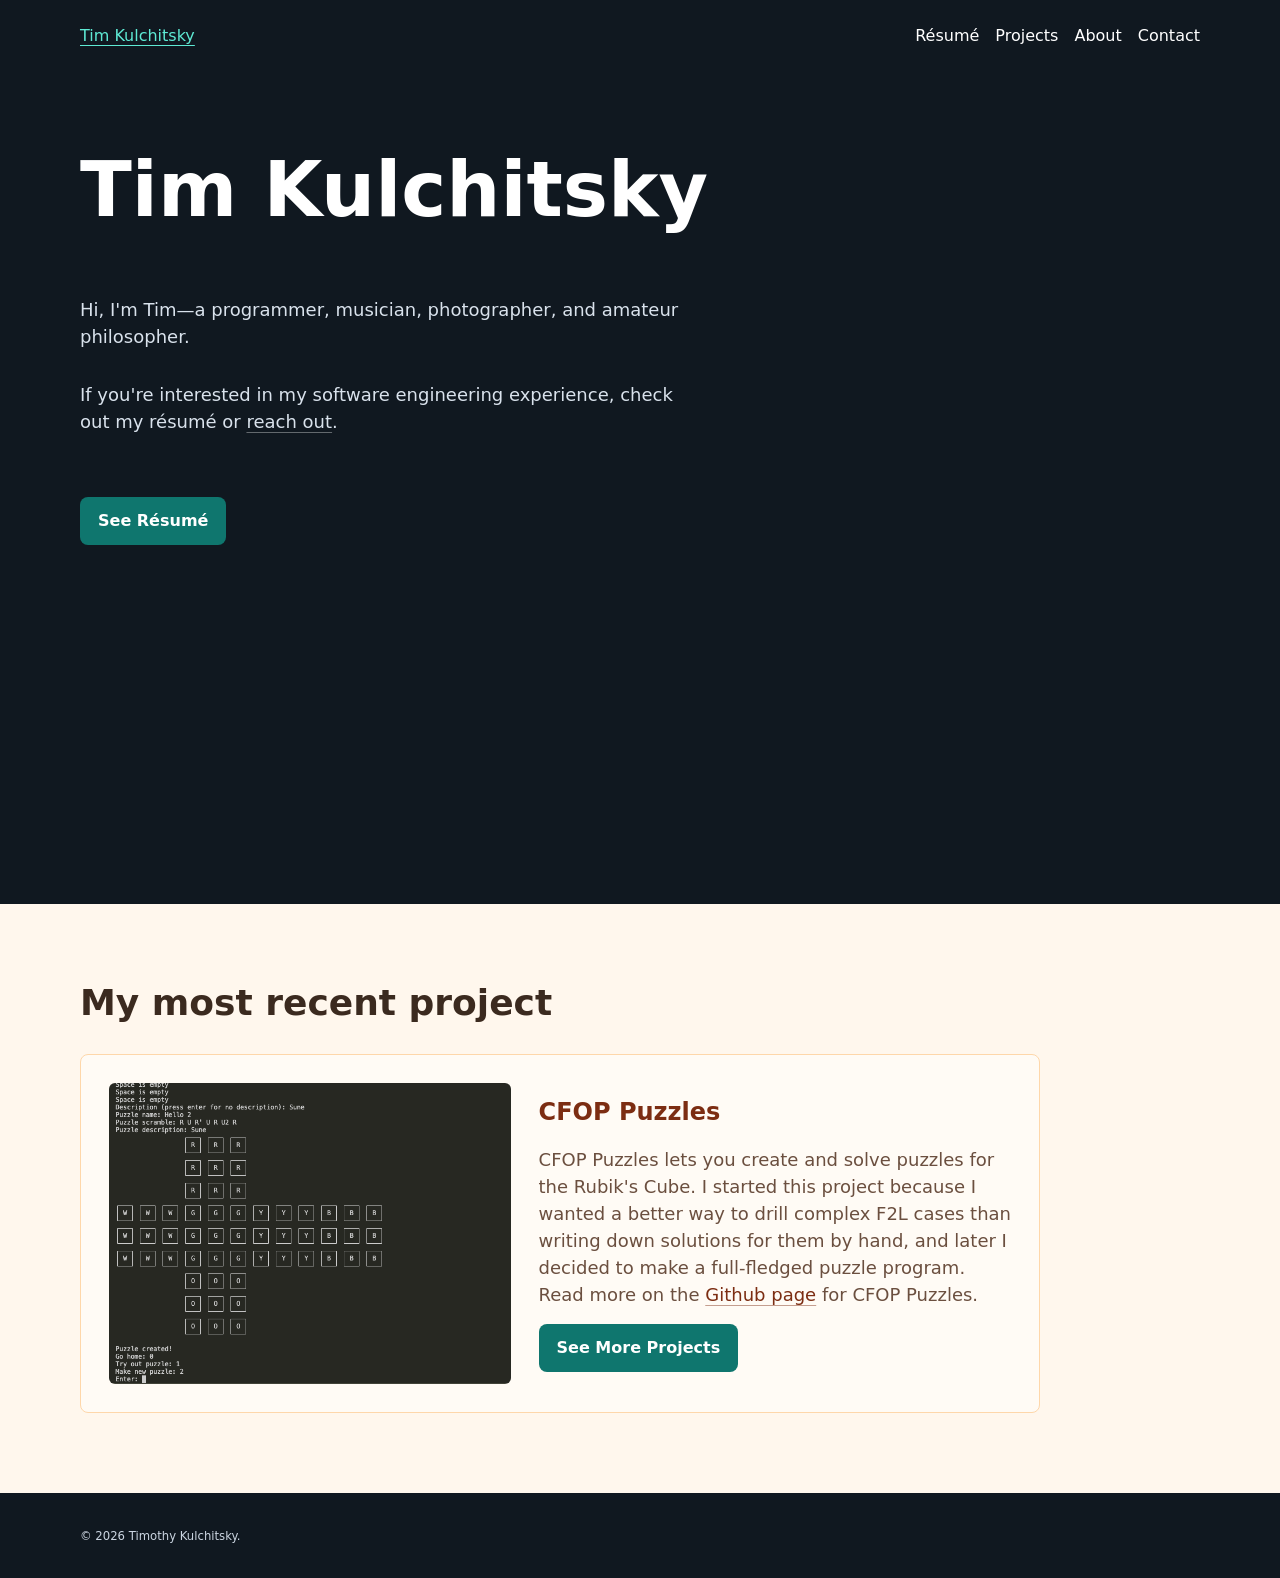
==== commit 41c35cbc: "Readme and home page text" ====
--- a/src/index.html
+++ b/src/index.html
@@ -27,7 +27,7 @@
         <h1 id="page-title">Tim Kulchitsky</h1>
         <div class="hero-text">
           <p>
-              Hi, I'm Tim—a programmer, musician, speedcuber, and amateur philosopher.
+              Hi, I'm Tim—a programmer, musician, photographer, and amateur philosopher.
           </p>
           <p>
             If you're interested in my software engineering experience, check out
